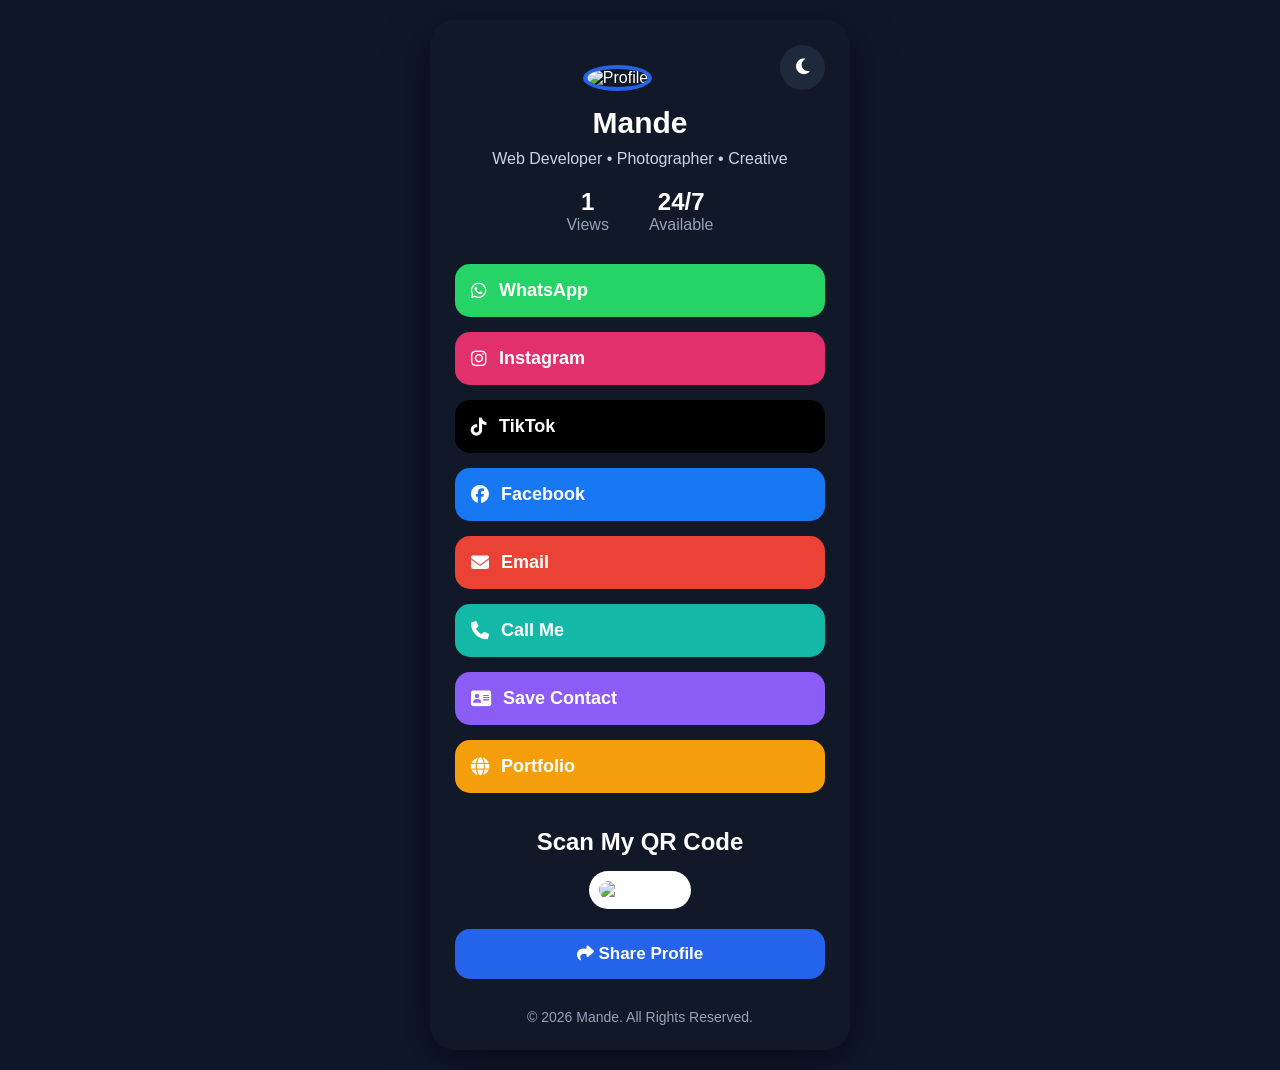
==== index.html @ 91215bfe "mande start point" ====
<!DOCTYPE html>
<html lang="en">
<head>
  <meta charset="UTF-8" />
  <meta name="viewport" content="width=device-width, initial-scale=1.0"/>
  <title>Mande | Digital Contact Card</title>

  <!-- <link rel="stylesheet" href="style.css"/> -->
  <link rel="stylesheet" href="styles/mande.css">
  <script src="scripts/mande.js" defer></script>

  <!-- Font Awesome -->
  <link rel="stylesheet"
    href="https://cdnjs.cloudflare.com/ajax/libs/font-awesome/6.5.2/css/all.min.css"/>

</head>
<body>

  <div class="container">

    <!-- Theme Toggle -->
    <button id="themeToggle" class="theme-toggle">
      <i class="fa-solid fa-moon"></i>
    </button>

    <!-- Profile -->
    <div class="profile-section">

      <img src="assets/profile.jpg" alt="Profile" class="profile-img"/>

      <h1>Mande</h1>

      <p class="bio">
        Web Developer • Photographer • Creative
      </p>

      <div class="stats">
        <div>
          <h3 id="viewCount">0</h3>
          <span>Views</span>
        </div>

        <div>
          <h3>24/7</h3>
          <span>Available</span>
        </div>
      </div>

    </div>

    <!-- Main Buttons -->
    <div class="links">

      <a href="https://wa.me/27123456789"
         class="link-btn whatsapp"
         target="_blank">
         <i class="fa-brands fa-whatsapp"></i>
         WhatsApp
      </a>

      <a href="https://instagram.com/yourhandle"
         class="link-btn instagram"
         target="_blank">
         <i class="fa-brands fa-instagram"></i>
         Instagram
      </a>

      <a href="https://tiktok.com/@yourhandle"
         class="link-btn tiktok"
         target="_blank">
         <i class="fa-brands fa-tiktok"></i>
         TikTok
      </a>

      <a href="https://facebook.com/yourhandle"
         class="link-btn facebook"
         target="_blank">
         <i class="fa-brands fa-facebook"></i>
         Facebook
      </a>

      <a href="mailto:youremail@gmail.com"
         class="link-btn email">
         <i class="fa-solid fa-envelope"></i>
         Email
      </a>

      <a href="tel:+27123456789"
         class="link-btn phone">
         <i class="fa-solid fa-phone"></i>
         Call Me
      </a>

      <a href="mande.vcf"
         class="link-btn save"
         download>
         <i class="fa-solid fa-address-card"></i>
         Save Contact
      </a>

      <a href="https://yourportfolio.com"
         class="link-btn portfolio"
         target="_blank">
         <i class="fa-solid fa-globe"></i>
         Portfolio
      </a>

    </div>

    <!-- QR Code -->
    <div class="qr-section">

      <h2>Scan My QR Code</h2>

      <img
        src="https://api.qrserver.com/v1/create-qr-code/?size=220x220&data=https://yourwebsite.com"
        alt="QR Code"
        class="qr-image"
      />

      <button id="shareBtn" class="share-btn">
        <i class="fa-solid fa-share"></i>
        Share Profile
      </button>

    </div>

    <!-- Footer -->
    <footer>
      © 2026 Mande. All Rights Reserved.
    </footer>

  </div>

  <script src="script.js"></script>

</body>
</html>
---- styles/mande.css ----
*{
  margin:0;
  padding:0;
  box-sizing:border-box;
  font-family:Arial, sans-serif;
}

body{
  background:#0f172a;
  color:white;
  min-height:100vh;
  display:flex;
  justify-content:center;
  align-items:center;
  padding:20px;
  transition:0.3s;
}

.container{
  width:100%;
  max-width:420px;
  background:#111827;
  border-radius:25px;
  padding:25px;
  box-shadow:0 10px 40px rgba(0,0,0,0.5);
}

.theme-toggle{
  background:#1e293b;
  border:none;
  color:white;
  width:45px;
  height:45px;
  border-radius:50%;
  cursor:pointer;
  float:right;
  font-size:18px;
}

.profile-section{
  text-align:center;
  margin-top:20px;
}

.profile-img{
  width:120px;
  height:120px;
  border-radius:50%;
  object-fit:cover;
  border:4px solid #2563eb;
}

.profile-section h1{
  margin-top:15px;
  font-size:30px;
}

.bio{
  color:#cbd5e1;
  margin-top:10px;
}

.stats{
  display:flex;
  justify-content:center;
  gap:40px;
  margin-top:20px;
}

.stats h3{
  font-size:24px;
}

.stats span{
  color:#94a3b8;
}

.links{
  margin-top:30px;
  display:flex;
  flex-direction:column;
  gap:15px;
}

.link-btn{
  text-decoration:none;
  color:white;
  padding:16px;
  border-radius:15px;
  font-size:18px;
  display:flex;
  align-items:center;
  gap:12px;
  transition:0.3s;
  font-weight:bold;
}

.link-btn:hover{
  transform:scale(1.03);
}

.whatsapp{
  background:#25d366;
}

.instagram{
  background:#e1306c;
}

.tiktok{
  background:#000;
}

.facebook{
  background:#1877f2;
}

.email{
  background:#ea4335;
}

.phone{
  background:#14b8a6;
}

.save{
  background:#8b5cf6;
}

.portfolio{
  background:#f59e0b;
}

.qr-section{
  margin-top:35px;
  text-align:center;
}

.qr-section h2{
  margin-bottom:15px;
}

.qr-image{
  width:220px;
  border-radius:20px;
  background:white;
  padding:10px;
}

.share-btn{
  margin-top:20px;
  width:100%;
  padding:15px;
  border:none;
  border-radius:15px;
  background:#2563eb;
  color:white;
  font-size:17px;
  cursor:pointer;
  font-weight:bold;
}

footer{
  text-align:center;
  margin-top:30px;
  color:#94a3b8;
  font-size:14px;
}

/* LIGHT MODE */

.light-mode{
  background:#f1f5f9;
  color:black;
}

.light-mode .container{
  background:white;
}

.light-mode .bio,
.light-mode footer,
.light-mode .stats span{
  color:#475569;
}

@media(max-width:480px){

  .container{
    padding:20px;
  }

  .link-btn{
    font-size:16px;
  }

}
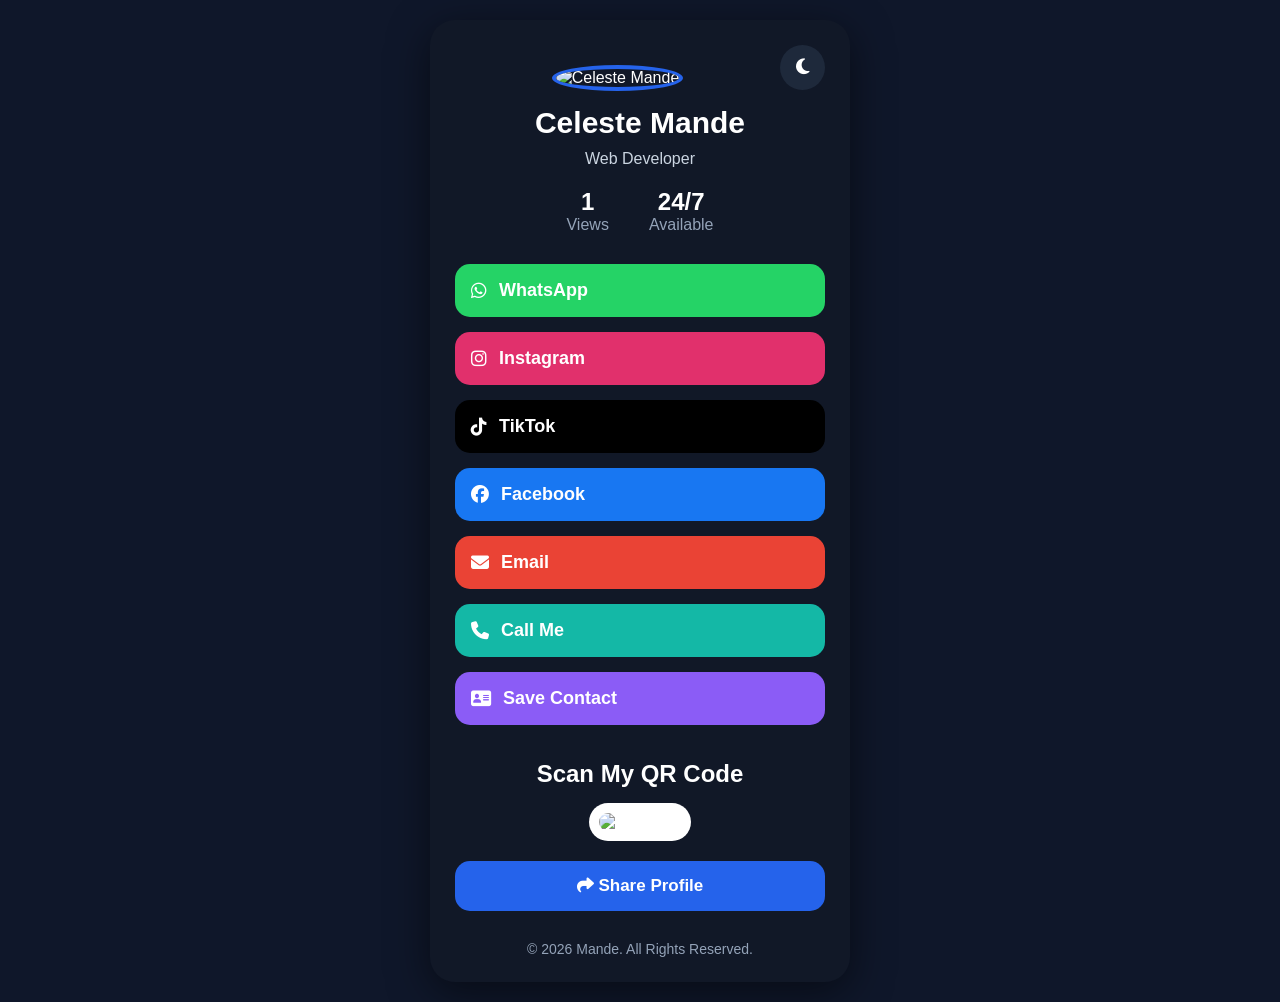
==== commit 1edcdda3: "VCARD photo" ====
--- a/index.html
+++ b/index.html
@@ -26,12 +26,12 @@
     <!-- Profile -->
     <div class="profile-section">
 
-      <img src="assets/profile.jpg" alt="Profile" class="profile-img"/>
+      <img src="images/celeste.webp" alt="Celeste Mande" class="profile-img"/>
 
-      <h1>Mande</h1>
+      <h1>Celeste Mande</h1>
 
       <p class="bio">
-        Web Developer • Photographer • Creative
+        Web Developer
       </p>
 
       <div class="stats">
@@ -51,41 +51,41 @@
     <!-- Main Buttons -->
     <div class="links">
 
-      <a href="https://wa.me/27123456789"
+      <a href="https://wa.me/27658857907"
          class="link-btn whatsapp"
          target="_blank">
          <i class="fa-brands fa-whatsapp"></i>
          WhatsApp
       </a>
 
-      <a href="https://instagram.com/yourhandle"
+      <a href="https://instagram.com/mandecmande"
          class="link-btn instagram"
          target="_blank">
          <i class="fa-brands fa-instagram"></i>
          Instagram
       </a>
 
-      <a href="https://tiktok.com/@yourhandle"
+      <a href="https://tiktok.com/@celestech.h"
          class="link-btn tiktok"
          target="_blank">
          <i class="fa-brands fa-tiktok"></i>
          TikTok
       </a>
 
-      <a href="https://facebook.com/yourhandle"
+      <a href="https://facebook.com/celestmoise.mandemande"
          class="link-btn facebook"
          target="_blank">
          <i class="fa-brands fa-facebook"></i>
          Facebook
       </a>
 
-      <a href="mailto:youremail@gmail.com"
+      <a href="mailto:mandecmande@gmail.com"
          class="link-btn email">
          <i class="fa-solid fa-envelope"></i>
          Email
       </a>
 
-      <a href="tel:+27123456789"
+      <a href="tel:+27658857907"
          class="link-btn phone">
          <i class="fa-solid fa-phone"></i>
          Call Me
@@ -98,12 +98,12 @@
          Save Contact
       </a>
 
-      <a href="https://yourportfolio.com"
+      <!-- <a href="https://yourportfolio.com"
          class="link-btn portfolio"
          target="_blank">
          <i class="fa-solid fa-globe"></i>
          Portfolio
-      </a>
+      </a> -->
 
     </div>
 
@@ -113,7 +113,7 @@
       <h2>Scan My QR Code</h2>
 
       <img
-        src="https://api.qrserver.com/v1/create-qr-code/?size=220x220&data=https://yourwebsite.com"
+        src="https://api.qrserver.com/v1/create-qr-code/?size=220x220&data=https://planetceles.github.io/mande/"
         alt="QR Code"
         class="qr-image"
       />
@@ -132,7 +132,7 @@
 
   </div>
 
-  <script src="script.js"></script>
+  <!-- <script src="script.js"></script> -->
 
 </body>
 </html>
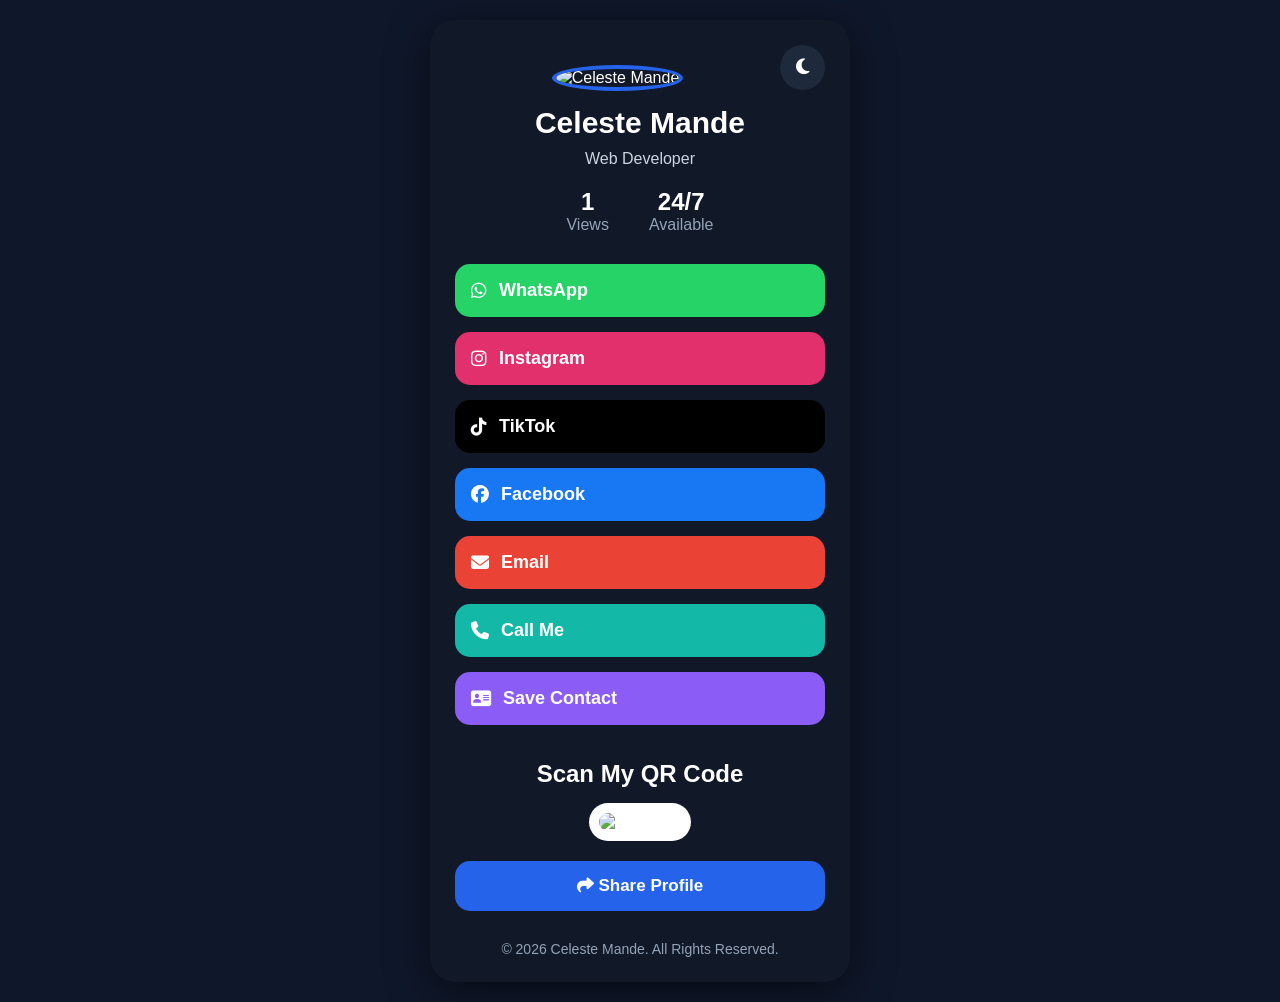
==== commit 2b8129b7: "changes, celeste developer, whatsappIcon" ====
--- a/index.html
+++ b/index.html
@@ -19,7 +19,7 @@
   <div class="container">
 
     <!-- Theme Toggle -->
-    <button id="themeToggle" class="theme-toggle">
+    <button id="themeToggle" class="theme-toggle" title="Toggle theme" aria-label="Toggle theme">
       <i class="fa-solid fa-moon"></i>
     </button>
 
@@ -53,28 +53,30 @@
 
       <a href="https://wa.me/27658857907"
          class="link-btn whatsapp"
-         target="_blank">
+         target="_blank" rel="noopener noreferrer">
          <i class="fa-brands fa-whatsapp"></i>
          WhatsApp
       </a>
 
       <a href="https://instagram.com/mandecmande"
          class="link-btn instagram"
-         target="_blank">
+         target="_blank" rel="noopener noreferrer">
          <i class="fa-brands fa-instagram"></i>
          Instagram
       </a>
 
       <a href="https://tiktok.com/@celestech.h"
          class="link-btn tiktok"
-         target="_blank">
+         target="_blank"
+         rel="noopener noreferrer">
          <i class="fa-brands fa-tiktok"></i>
          TikTok
       </a>
 
       <a href="https://facebook.com/celestmoise.mandemande"
          class="link-btn facebook"
-         target="_blank">
+         target="_blank"
+         rel="noopener noreferrer">
          <i class="fa-brands fa-facebook"></i>
          Facebook
       </a>
@@ -98,7 +100,7 @@
          Save Contact
       </a>
 
-      <!-- <a href="https://yourportfolio.com"
+      <!-- <a href=""
          class="link-btn portfolio"
          target="_blank">
          <i class="fa-solid fa-globe"></i>
@@ -127,7 +129,7 @@
 
     <!-- Footer -->
     <footer>
-      © 2026 Mande. All Rights Reserved.
+      © 2026 Celeste Mande. All Rights Reserved.
     </footer>
 
   </div>
